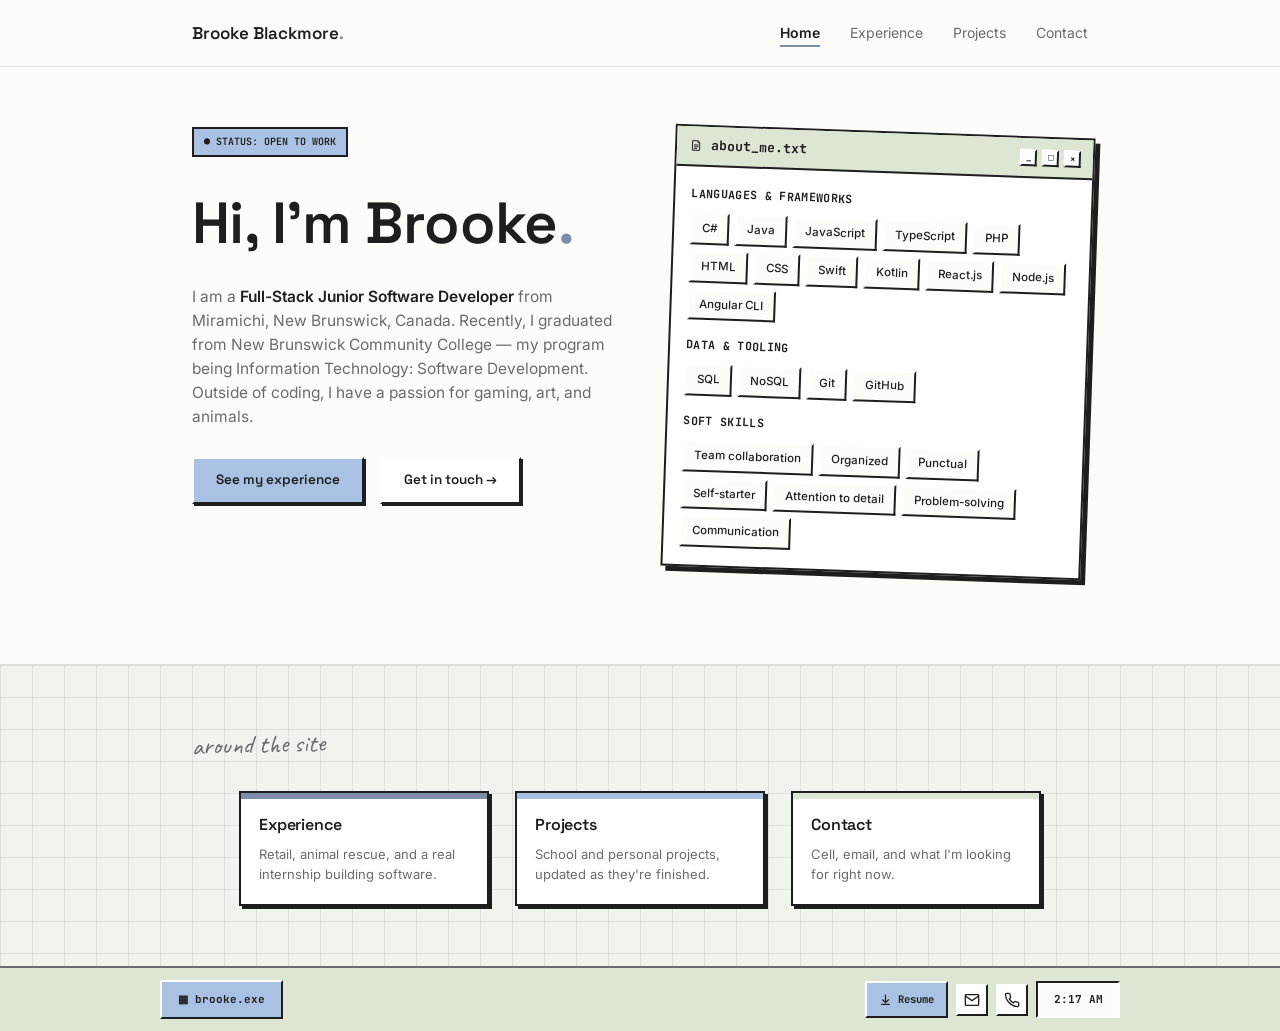
==== index.html @ afb251f1 "Original site" ====
<!doctype html>
<html lang="en">
  <head>
    <meta charset="UTF-8" />
    <meta name="viewport" content="width=device-width, initial-scale=1.0" />
    <title>Brooke Blackmore — Software Developer</title>
    <meta
      name="description"
      content="Brooke Blackmore — Software Development student at NBCC, Miramichi, New Brunswick."
    />
    <link rel="preconnect" href="https://fonts.googleapis.com" />
    <link
      href="https://fonts.googleapis.com/css2?family=Space+Grotesk:wght@500;600;700&family=Caveat:wght@600;700&family=JetBrains+Mono:wght@400;500;600;700&family=Inter:wght@400;500;600&display=swap"
      rel="stylesheet"
    />
    <link rel="stylesheet" href="styles/base.css" />
    <link rel="stylesheet" href="styles/home.css" />
  </head>
  <body>
    <header>
      <div class="wrap">
        <nav>
          <a href="index.html" class="brand"
            >Brooke Blackmore<span class="dot">.</span></a
          >
          <ul class="navlinks">
            <li><a href="index.html" class="current">Home</a></li>
            <li><a href="experience.html">Experience</a></li>
            <li><a href="projects.html">Projects</a></li>
            <li><a href="contact.html">Contact</a></li>
          </ul>
        </nav>
      </div>
    </header>

    <main>
      <section class="hero">
        <div class="wrap">
          <div class="hero-inner">
            <span class="status-tag">● STATUS: OPEN TO WORK</span>
            <h1>Hi, I'm Brooke<span class="period">.</span></h1>
            <p>
              I am a
              <span class="role">Full-Stack Junior Software Developer</span>
              from Miramichi, New Brunswick, Canada. Recently, I graduated from
              New Brunswick Community College — my program being Information
              Technology: Software Development. Outside of coding, I have a
              passion for gaming, art, and animals.
            </p>
            <div class="hero-cta">
              <a href="experience.html" class="bevel-btn fill"
                >See my experience</a
              >
              <a href="contact.html" class="bevel-btn">Get in touch →</a>
            </div>
          </div>

          <retro-window title="about_me.txt" icon="file">
            <div class="field-group">
              <span class="field-label">LANGUAGES &amp; FRAMEWORKS</span>
              <div class="chip-row">
                <span class="chip">C#</span>
                <span class="chip">Java</span>
                <span class="chip">JavaScript</span>
                <span class="chip">TypeScript</span>
                <span class="chip">PHP</span>
                <span class="chip">HTML</span>
                <span class="chip">CSS</span>
                <span class="chip">Swift</span>
                <span class="chip">Kotlin</span>
                <span class="chip">React.js</span>
                <span class="chip">Node.js</span>
                <span class="chip">Angular CLI</span>
              </div>
            </div>

            <div class="field-group">
              <span class="field-label">DATA &amp; TOOLING</span>
              <div class="chip-row">
                <span class="chip">SQL</span>
                <span class="chip">NoSQL</span>
                <span class="chip">Git</span>
                <span class="chip">GitHub</span>
              </div>
            </div>

            <div class="field-group">
              <span class="field-label">SOFT SKILLS</span>
              <div class="chip-row">
                <span class="chip">Team collaboration</span>
                <span class="chip">Organized</span>
                <span class="chip">Punctual</span>
                <span class="chip">Self-starter</span>
                <span class="chip">Attention to detail</span>
                <span class="chip">Problem-solving</span>
                <span class="chip">Communication</span>
              </div>
            </div>
          </retro-window>
        </div>
      </section>

      <section class="around-section">
        <div class="wrap">
          <span class="scrap-label">around the site</span>
          <div class="scrap-cards">
            <div class="scrap-card">
              <h3>Experience</h3>
              <p>
                Retail, animal rescue, and a real internship building software.
              </p>
            </div>
            <div class="scrap-card">
              <h3>Projects</h3>
              <p>School and personal projects, updated as they're finished.</p>
            </div>
            <div class="scrap-card">
              <h3>Contact</h3>
              <p>Cell, email, and what I'm looking for right now.</p>
            </div>
          </div>
        </div>
      </section>
    </main>

    <footer>
      <div class="taskbar">
        <div class="wrap taskbar-inner">
          <a href="index.html" class="taskbar-start">▦ brooke.exe</a>
          <div class="taskbar-tray">
            <a
              href="images/Brooke_Blackmore_Resume_2026.pdf"
              download
              class="tray-btn"
              title="Download resume"
            >
              <svg
                viewBox="0 0 24 24"
                fill="none"
                stroke="currentColor"
                stroke-width="2.2"
              >
                <path d="M12 3v13" />
                <path d="M6 12l6 6 6-6" />
                <path d="M4 21h16" />
              </svg>
              Resume
            </a>
            <a
              href="mailto:blackmorebrooke@gmail.com"
              class="tray-icon"
              title="Email"
              aria-label="Email"
            >
              <svg
                viewBox="0 0 24 24"
                fill="none"
                stroke="currentColor"
                stroke-width="2"
              >
                <rect x="2" y="4" width="20" height="16" rx="1" />
                <path d="M2 6l10 7 10-7" />
              </svg>
            </a>
            <a
              href="tel:+15064240057"
              class="tray-icon"
              title="Call"
              aria-label="Call"
            >
              <svg
                viewBox="0 0 24 24"
                fill="none"
                stroke="currentColor"
                stroke-width="2"
              >
                <path
                  d="M22 16.9v3a2 2 0 0 1-2.2 2 19.8 19.8 0 0 1-8.6-3 19.5 19.5 0 0 1-6-6 19.8 19.8 0 0 1-3-8.7A2 2 0 0 1 4.1 2h3a2 2 0 0 1 2 1.7c.1 1 .3 2 .7 3a2 2 0 0 1-.4 2.1L8 10.3a16 16 0 0 0 6 6l1.5-1.5a2 2 0 0 1 2-.4c1 .3 2 .5 3 .7a2 2 0 0 1 1.5 2.1Z"
                />
              </svg>
            </a>
            <span class="tray-clock" id="taskbarClock">--:--</span>
          </div>
        </div>
      </div>
    </footer>

    <script src="retro-window.js"></script>

    <script>
      function updateTaskbarClock() {
        var el = document.getElementById("taskbarClock");
        if (!el) return;
        var now = new Date();
        var h = now.getHours();
        var m = String(now.getMinutes()).padStart(2, "0");
        var ampm = h >= 12 ? "PM" : "AM";
        h = h % 12;
        if (h === 0) h = 12;
        el.textContent = h + ":" + m + " " + ampm;
      }
      updateTaskbarClock();
      setInterval(updateTaskbarClock, 15000);
    </script>
  </body>
</html>
---- styles/base.css ----
:root {
  --white: #ffffff;
  --wash: #fcfcfa;
  --ink: #1e1e1e;
  --ink-dim: #6b6b6b;
  --sage: #dce6d3;
  --blueberry: #a9c2e3;
  --blueberry-dark: #7c8caa;
  --greige: #f0f4ec;
  --greige-mid: #edf2e8;
  --greige-dark: #e0ddd7;
  --display: "Space Grotesk", sans-serif;
  --hand: "Caveat", cursive;
  --pixel: "JetBrains Mono", monospace;
  --sans: "Inter", sans-serif;
}

* {
  margin: 0;
  padding: 0;
  box-sizing: border-box;
}

html {
  scroll-behavior: smooth;
  height: 100%;
}

body {
  background: var(--wash);
  color: var(--ink);
  font-family: var(--sans);
  line-height: 1.55;
  overflow-x: hidden;
  min-height: 100%;
  display: flex;
  flex-direction: column;
}

main {
  flex: 1 0 auto;
}

a {
  color: inherit;
}

::selection {
  background: var(--blueberry-dark);
  color: var(--white);
}

:focus-visible {
  outline: 2px solid var(--blueberry-dark);
  outline-offset: 3px;
}

.wrap {
  max-width: 960px;
  margin: 0 auto;
  padding: 0 32px;
  position: relative;
}
@media (max-width: 640px) {
  .wrap {
    padding: 0 20px;
  }
}

h1,
h2,
h3 {
  font-family: var(--display);
  font-weight: 600;
  letter-spacing: -0.01em;
}

/* nav bar */
header {
  position: sticky;
  top: 0;
  z-index: 50;
  background: rgba(252, 252, 250, 0.9);
  backdrop-filter: blur(8px);
  border-bottom: 1px solid rgba(30, 30, 30, 0.12);
}
nav {
  display: flex;
  justify-content: space-between;
  align-items: center;
  padding: 20px 0;
}
.brand {
  font-family: var(--display);
  font-size: 17px;
  font-weight: 600;
  text-decoration: none;
}
.brand .dot {
  color: var(--blueberry-dark);
}
.navlinks {
  display: flex;
  gap: 30px;
  list-style: none;
  font-size: 14px;
}
.navlinks a {
  text-decoration: none;
  color: var(--ink-dim);
  transition: color 0.2s ease;
  padding-bottom: 4px;
}
.navlinks a:hover {
  color: var(--ink);
}
.navlinks a.current {
  color: var(--ink);
  font-weight: 600;
  border-bottom: 2px solid var(--blueberry-dark);
}
@media (max-width: 640px) {
  .navlinks {
    gap: 16px;
    font-size: 12.5px;
  }
}

/* shared buttons/links/tags */
.status-tag {
  display: inline-block;
  font-family: var(--pixel);
  font-size: 10px;
  font-weight: 600;
  background: var(--blueberry);
  border: 2px solid var(--ink);
  padding: 5px 10px;
  margin-bottom: 16px;
}
.bevel-btn {
  font-family: var(--display);
  font-weight: 600;
  font-size: 13.5px;
  padding: 11px 22px;
  background: var(--white);
  border: 2px solid;
  border-color: #fff var(--ink) var(--ink) #fff;
  box-shadow: 2px 2px 0 var(--ink);
  text-decoration: none;
  color: var(--ink);
  display: inline-block;
  cursor: pointer;
  transition: transform 0.2s ease;
}
.bevel-btn:hover {
  transform: translateY(-2px);
}
.bevel-btn.fill {
  background: var(--blueberry);
}

.inline-link {
  color: var(--ink);
  font-weight: 600;
  text-decoration: none;
  border-bottom: 2px solid var(--blueberry-dark);
  padding-bottom: 1px;
  transition: color 0.2s ease;
}
.inline-link:hover {
  color: var(--blueberry-dark);
}

.tag {
  display: inline-block;
  font-family: var(--pixel);
  font-size: 9.5px;
  font-weight: 600;
  letter-spacing: 0.04em;
  text-transform: uppercase;
  color: var(--ink);
  background: var(--sage);
  border: 2px solid var(--ink);
  padding: 4px 9px;
}

/* reusable window component */
retro-window {
  display: block;
}
.win {
  background: var(--white);
  border: 2px solid var(--ink);
  box-shadow: 5px 5px 0 var(--ink);
}
.win-bar {
  display: flex;
  align-items: center;
  justify-content: space-between;
  padding: 9px 12px;
  border-bottom: 2px solid var(--ink);
  font-family: var(--pixel);
  font-size: 13px;
  font-weight: 700;
  color: var(--ink);
  background: var(--sage);
}
/* win-bar color modifiers, set with retro-window's bar="" attribute */
.win-bar.blueberry {
  background: var(--blueberry);
}
.win-bar.greige {
  background: var(--greige);
}
.win-title {
  display: flex;
  align-items: center;
  gap: 8px;
}
.win-title-icon {
  width: 14px;
  height: 12px;
  flex-shrink: 0;
  color: var(--ink);
}
.win-controls {
  display: flex;
  gap: 5px;
}
.win-btn {
  width: 17px;
  height: 17px;
  background: var(--white);
  border: 2px solid;
  border-color: #fff var(--ink) var(--ink) #fff;
  display: flex;
  align-items: center;
  justify-content: center;
  font-family: var(--pixel);
  font-size: 9px;
  line-height: 1;
}
.win-body {
  padding: 18px 16px;
}
.win-body .field-group {
  margin-bottom: 16px;
}
.win-body .field-group:last-child {
  margin-bottom: 0;
}

/* chip/field components */
.field {
  border: 2px solid;
  border-color: var(--ink) #fff #fff var(--ink);
  background: var(--white);
  padding: 12px 14px;
  margin-bottom: 12px;
}
.field:last-child {
  margin-bottom: 0;
}
.field-label {
  font-family: var(--pixel);
  font-size: 9px;
  font-weight: 700;
  color: var(--ink);
  margin-bottom: 8px;
  display: block;
  letter-spacing: 0.03em;
}
.field-group {
  margin-bottom: 28px;
}
.field-group:last-child {
  margin-bottom: 0;
}
.field-group .field-label {
  font-size: 11.5px;
  margin-bottom: 10px;
}
.chip-row {
  display: flex;
  flex-wrap: wrap;
  gap: 6px;
}
.chip {
  font-size: 11.5px;
  font-weight: 500;
  padding: 5px 10px;
  border: 2px solid;
  border-color: #fff var(--ink) var(--ink) #fff;
  background: var(--wash);
  transition: transform 0.2s cubic-bezier(0.34, 1.56, 0.64, 1);
  display: inline-block;
}
.chip:hover {
  transform: translateY(-2px) rotate(-2deg);
}

/* sections */
section {
  padding: 60px 0;
}
section.tight {
  padding: 50px 0;
}
section + section {
  border-top: 1px solid rgba(30, 30, 30, 0.1);
}

.scrap-label {
  font-family: var(--hand);
  font-size: 26px;
  color: var(--ink-dim);
  display: inline-block;
  margin-bottom: 16px;
  transform: rotate(-1.5deg);
}

/* page hero */
.page-hero {
  padding: 60px 0 20px;
}
.page-hero h1 {
  font-size: clamp(32px, 5vw, 46px);
  margin-top: 6px;
}
.page-hero p {
  margin-top: 18px;
  color: var(--ink-dim);
  font-size: 15.5px;
  max-width: 64ch;
  line-height: 1.7;
}

/* footer (taskbar) */
footer {
  margin-top: 0;
  flex-shrink: 0;
}
.taskbar {
  background: var(--sage);
  border-top: 2px solid var(--ink-dim);
}
.taskbar-inner {
  display: flex;
  justify-content: space-between;
  align-items: center;
  padding: 12px 0;
  flex-wrap: wrap;
  gap: 12px;
}
.taskbar-start {
  display: inline-flex;
  align-items: center;
  gap: 8px;
  font-family: var(--pixel);
  font-weight: 700;
  font-size: 11px;
  padding: 9px 16px;
  border: 2px solid;
  border-color: #fff var(--ink) var(--ink) #fff;
  background: var(--blueberry);
  color: var(--ink);
  text-decoration: none;
  transition: transform 0.15s ease;
}
.taskbar-start:hover {
  transform: translateY(-1px);
}
.taskbar-start:active {
  border-color: var(--ink) #fff #fff var(--ink);
  transform: translateY(0);
}

.taskbar-tray {
  display: flex;
  align-items: center;
  gap: 8px;
  flex-wrap: wrap;
}

/* resume download button */
.tray-btn {
  display: inline-flex;
  align-items: center;
  gap: 6px;
  font-family: var(--pixel);
  font-weight: 700;
  font-size: 10.5px;
  padding: 8px 12px;
  border: 2px solid;
  border-color: #fff var(--ink) var(--ink) #fff;
  background: var(--blueberry);
  color: var(--ink);
  text-decoration: none;
  transition:
    transform 0.15s ease,
    background 0.15s ease;
}
.tray-btn:hover {
  transform: translateY(-1px);
  background: var(--blueberry);
}
.tray-btn svg {
  width: 13px;
  height: 13px;
}

.tray-icon {
  width: 32px;
  height: 32px;
  display: flex;
  align-items: center;
  justify-content: center;
  border: 2px solid;
  border-color: #fff var(--ink) var(--ink) #fff;
  background: var(--white);
  text-decoration: none;
  color: var(--ink);
  transition: background 0.15s ease;
}
.tray-icon:hover {
  background: var(--sage);
}
.tray-icon svg {
  width: 16px;
  height: 16px;
}

.tray-clock {
  font-family: var(--pixel);
  font-weight: 700;
  font-size: 11px;
  border: 2px solid;
  border-color: var(--ink) #fff #fff var(--ink);
  padding: 8px 12px;
  background: var(--wash);
  color: var(--ink);
  min-width: 84px;
  text-align: center;
}
---- styles/home.css ----
/* hero (2 columns) */
.hero {
  padding: 60px 0 90px;
  position: relative;
}
.hero .wrap {
  display: flex;
  gap: 40px;
  align-items: flex-start;
  justify-content: space-between;
  flex-wrap: wrap;
}
.hero-inner {
  max-width: 420px;
  flex: 1 1 340px;
}
.hero h1 {
  font-size: clamp(36px, 6vw, 58px);
  margin-top: 6px;
}
.hero h1 .period {
  color: var(--blueberry-dark);
}
.hero p {
  margin-top: 16px;
  color: var(--ink-dim);
  font-size: 15.5px;
  max-width: 46ch;
}
.hero p .role {
  color: var(--ink);
  font-weight: 600;
}
.hero-cta {
  display: flex;
  gap: 16px;
  margin-top: 28px;
  flex-wrap: wrap;
}

/* hero placement of the about_me.txt window */
.hero .win {
  flex: 0 0 420px;
  width: 420px;
  margin-top: 4px;
  transform: rotate(2deg);
}
@media (max-width: 900px) {
  .hero .win {
    flex: 1 1 100%;
    width: 100%;
    max-width: 460px;
    transform: rotate(-1deg);
  }
}

/* around the site also grid pattern*/
.around-section {
  position: relative;
  overflow: hidden;
  background: var(--greige);
}
.around-section::after {
  content: "";
  position: absolute;
  inset: 0;
  z-index: 0;
  background-image:
    linear-gradient(rgba(30, 30, 30, 0.09) 1px, transparent 1px),
    linear-gradient(90deg, rgba(30, 30, 30, 0.09) 1px, transparent 1px);
  background-size: 32px 32px;
}
.around-section .wrap {
  position: relative;
  z-index: 1;
}
.scrap-cards {
  display: flex;
  gap: 26px;
  flex-wrap: wrap;
  margin-top: 10px;
  justify-content: center;
}
.scrap-card {
  width: 250px;
  background: var(--white);
  border: 2px solid var(--ink);
  box-shadow: 3px 3px 0 var(--ink);
  padding: 20px 18px;
  position: relative;
  overflow: hidden;
  text-align: left;
  transition:
    transform 0.3s cubic-bezier(0.34, 1.56, 0.64, 1),
    box-shadow 0.3s ease;
}
.scrap-card::before {
  content: "";
  position: absolute;
  top: 0;
  left: 0;
  right: 0;
  height: 6px;
}
.scrap-card:nth-child(1)::before {
  background: var(--blueberry-dark);
}
.scrap-card:nth-child(2)::before {
  background: var(--blueberry);
}
.scrap-card:nth-child(3)::before {
  background: var(--sage);
}
.scrap-card:hover {
  transform: translateY(-4px);
  box-shadow: 5px 6px 0 var(--ink);
}
.scrap-card h3 {
  font-size: 16px;
}
.scrap-card p {
  font-size: 13px;
  color: var(--ink-dim);
  margin-top: 6px;
}
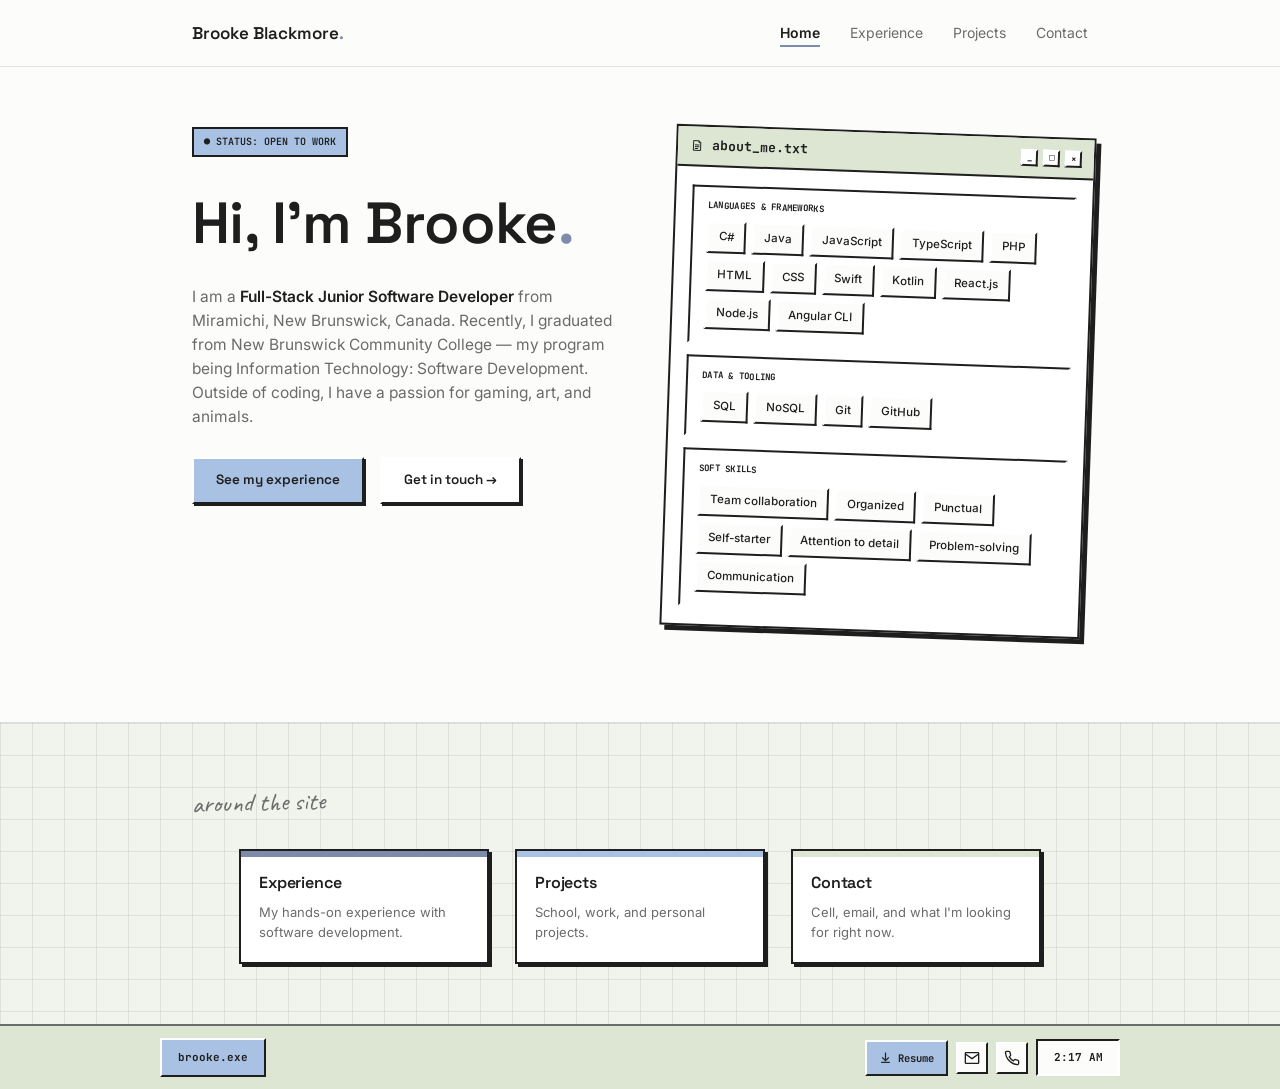
==== commit 6a8c5255: "Made the scrap card in index.html links. Removed icon before brooke.exe in footers. Fixed some parag" ====
--- a/index.html
+++ b/index.html
@@ -56,7 +56,7 @@
           </div>
 
           <retro-window title="about_me.txt" icon="file">
-            <div class="field-group">
+            <div class="field">
               <span class="field-label">LANGUAGES &amp; FRAMEWORKS</span>
               <div class="chip-row">
                 <span class="chip">C#</span>
@@ -74,7 +74,7 @@
               </div>
             </div>
 
-            <div class="field-group">
+            <div class="field">
               <span class="field-label">DATA &amp; TOOLING</span>
               <div class="chip-row">
                 <span class="chip">SQL</span>
@@ -84,7 +84,7 @@
               </div>
             </div>
 
-            <div class="field-group">
+            <div class="field">
               <span class="field-label">SOFT SKILLS</span>
               <div class="chip-row">
                 <span class="chip">Team collaboration</span>
@@ -104,20 +104,24 @@
         <div class="wrap">
           <span class="scrap-label">around the site</span>
           <div class="scrap-cards">
-            <div class="scrap-card">
-              <h3>Experience</h3>
-              <p>
-                Retail, animal rescue, and a real internship building software.
-              </p>
-            </div>
-            <div class="scrap-card">
-              <h3>Projects</h3>
-              <p>School and personal projects, updated as they're finished.</p>
-            </div>
-            <div class="scrap-card">
-              <h3>Contact</h3>
-              <p>Cell, email, and what I'm looking for right now.</p>
-            </div>
+            <a href="experience.html">
+              <div class="scrap-card">
+                <h3>Experience</h3>
+                <p>My hands-on experience with software development.</p>
+              </div>
+            </a>
+            <a href="projects.html">
+              <div class="scrap-card">
+                <h3>Projects</h3>
+                <p>School, work, and personal projects.</p>
+              </div>
+            </a>
+            <a href="contact.html">
+              <div class="scrap-card">
+                <h3>Contact</h3>
+                <p>Cell, email, and what I'm looking for right now.</p>
+              </div>
+            </a>
           </div>
         </div>
       </section>
@@ -126,7 +130,7 @@
     <footer>
       <div class="taskbar">
         <div class="wrap taskbar-inner">
-          <a href="index.html" class="taskbar-start">▦ brooke.exe</a>
+          <a href="index.html" class="taskbar-start">brooke.exe</a>
           <div class="taskbar-tray">
             <a
               href="images/Brooke_Blackmore_Resume_2026.pdf"
--- a/styles/base.css
+++ b/styles/base.css
@@ -417,7 +417,7 @@
   justify-content: center;
   border: 2px solid;
   border-color: #fff var(--ink) var(--ink) #fff;
-  background: var(--white);
+  background: var(--wash);
   text-decoration: none;
   color: var(--ink);
   transition: background 0.15s ease;
--- a/styles/home.css
+++ b/styles/home.css
@@ -81,6 +81,9 @@
   margin-top: 10px;
   justify-content: center;
 }
+.scrap-cards a {
+  text-decoration: none;
+}
 .scrap-card {
   width: 250px;
   background: var(--white);
@@ -102,13 +105,13 @@
   right: 0;
   height: 6px;
 }
-.scrap-card:nth-child(1)::before {
+.scrap-cards a:nth-child(1) .scrap-card::before {
   background: var(--blueberry-dark);
 }
-.scrap-card:nth-child(2)::before {
+.scrap-cards a:nth-child(2) .scrap-card::before {
   background: var(--blueberry);
 }
-.scrap-card:nth-child(3)::before {
+.scrap-cards a:nth-child(3) .scrap-card::before {
   background: var(--sage);
 }
 .scrap-card:hover {
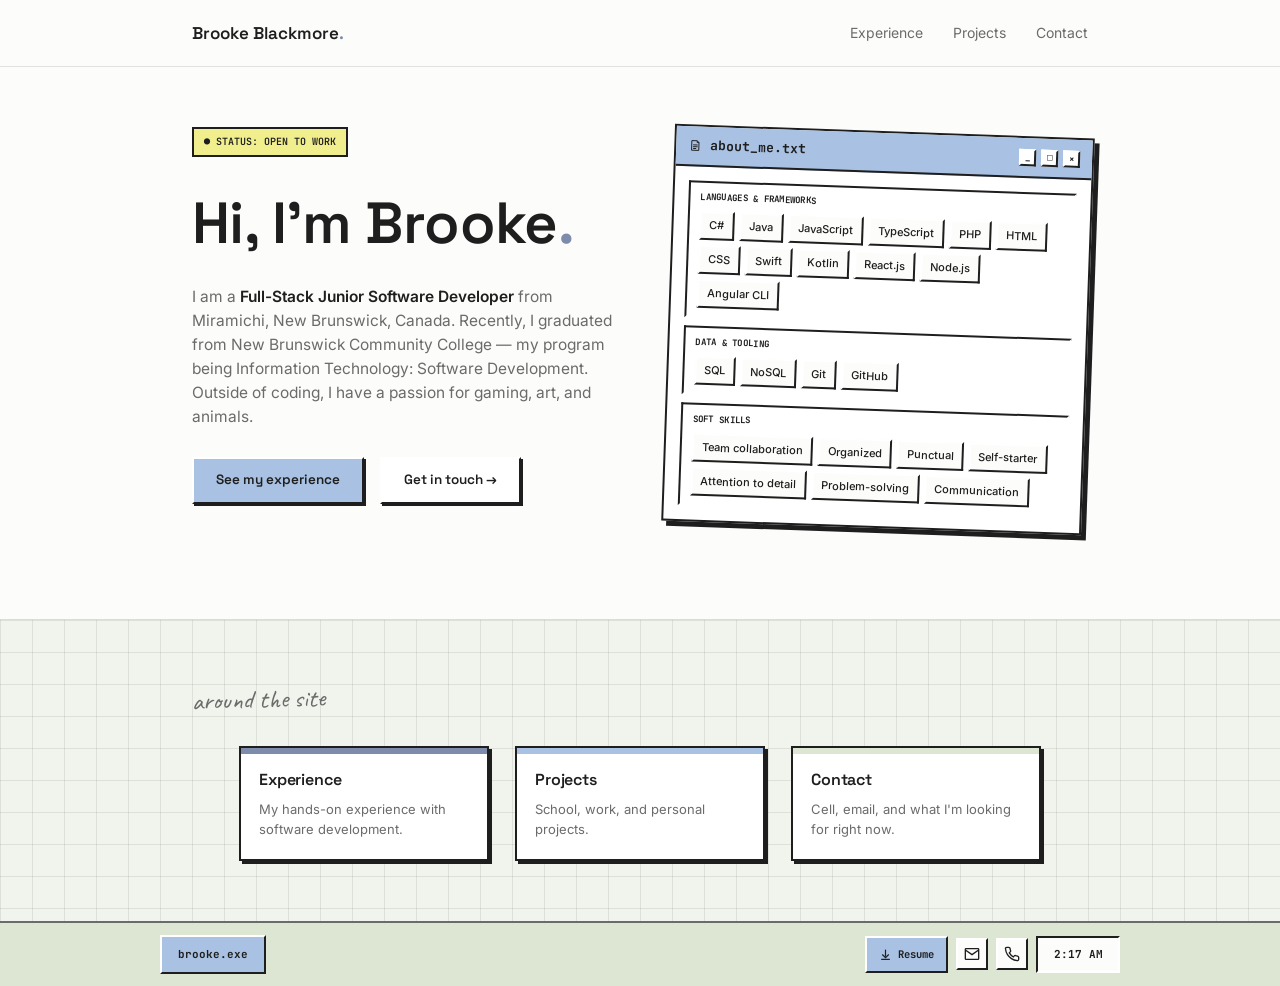
==== commit 0bf21d0f: "Changed homepage status color, reworked projects page, and removed home from nav bar." ====
--- a/index.html
+++ b/index.html
@@ -24,7 +24,6 @@
             >Brooke Blackmore<span class="dot">.</span></a
           >
           <ul class="navlinks">
-            <li><a href="index.html" class="current">Home</a></li>
             <li><a href="experience.html">Experience</a></li>
             <li><a href="projects.html">Projects</a></li>
             <li><a href="contact.html">Contact</a></li>
@@ -55,7 +54,7 @@
             </div>
           </div>
 
-          <retro-window title="about_me.txt" icon="file">
+          <retro-window title="about_me.txt" icon="file" bar="blueberry">
             <div class="field">
               <span class="field-label">LANGUAGES &amp; FRAMEWORKS</span>
               <div class="chip-row">
--- a/styles/base.css
+++ b/styles/base.css
@@ -9,6 +9,7 @@
   --greige: #f0f4ec;
   --greige-mid: #edf2e8;
   --greige-dark: #e0ddd7;
+  --yellow: #f1ee8e;
   --display: "Space Grotesk", sans-serif;
   --hand: "Caveat", cursive;
   --pixel: "JetBrains Mono", monospace;
@@ -132,7 +133,7 @@
   font-family: var(--pixel);
   font-size: 10px;
   font-weight: 600;
-  background: var(--blueberry);
+  background: var(--yellow);
   border: 2px solid var(--ink);
   padding: 5px 10px;
   margin-bottom: 16px;
--- a/styles/home.css
+++ b/styles/home.css
@@ -50,8 +50,30 @@
     flex: 1 1 100%;
     width: 100%;
     max-width: 460px;
-    transform: rotate(-1deg);
+    transform: rotate(0deg);
   }
+}
+
+/* compact the window's fields so its height matches the text column beside it */
+.hero .win .win-body {
+  padding: 14px 14px;
+}
+.hero .win .field {
+  padding: 8px 10px;
+  margin-bottom: 8px;
+}
+.hero .win .field:last-child {
+  margin-bottom: 0;
+}
+.hero .win .field-label {
+  margin-bottom: 6px;
+}
+.hero .win .chip-row {
+  gap: 5px;
+}
+.hero .win .chip {
+  padding: 4px 8px;
+  font-size: 11px;
 }
 
 /* around the site also grid pattern*/
